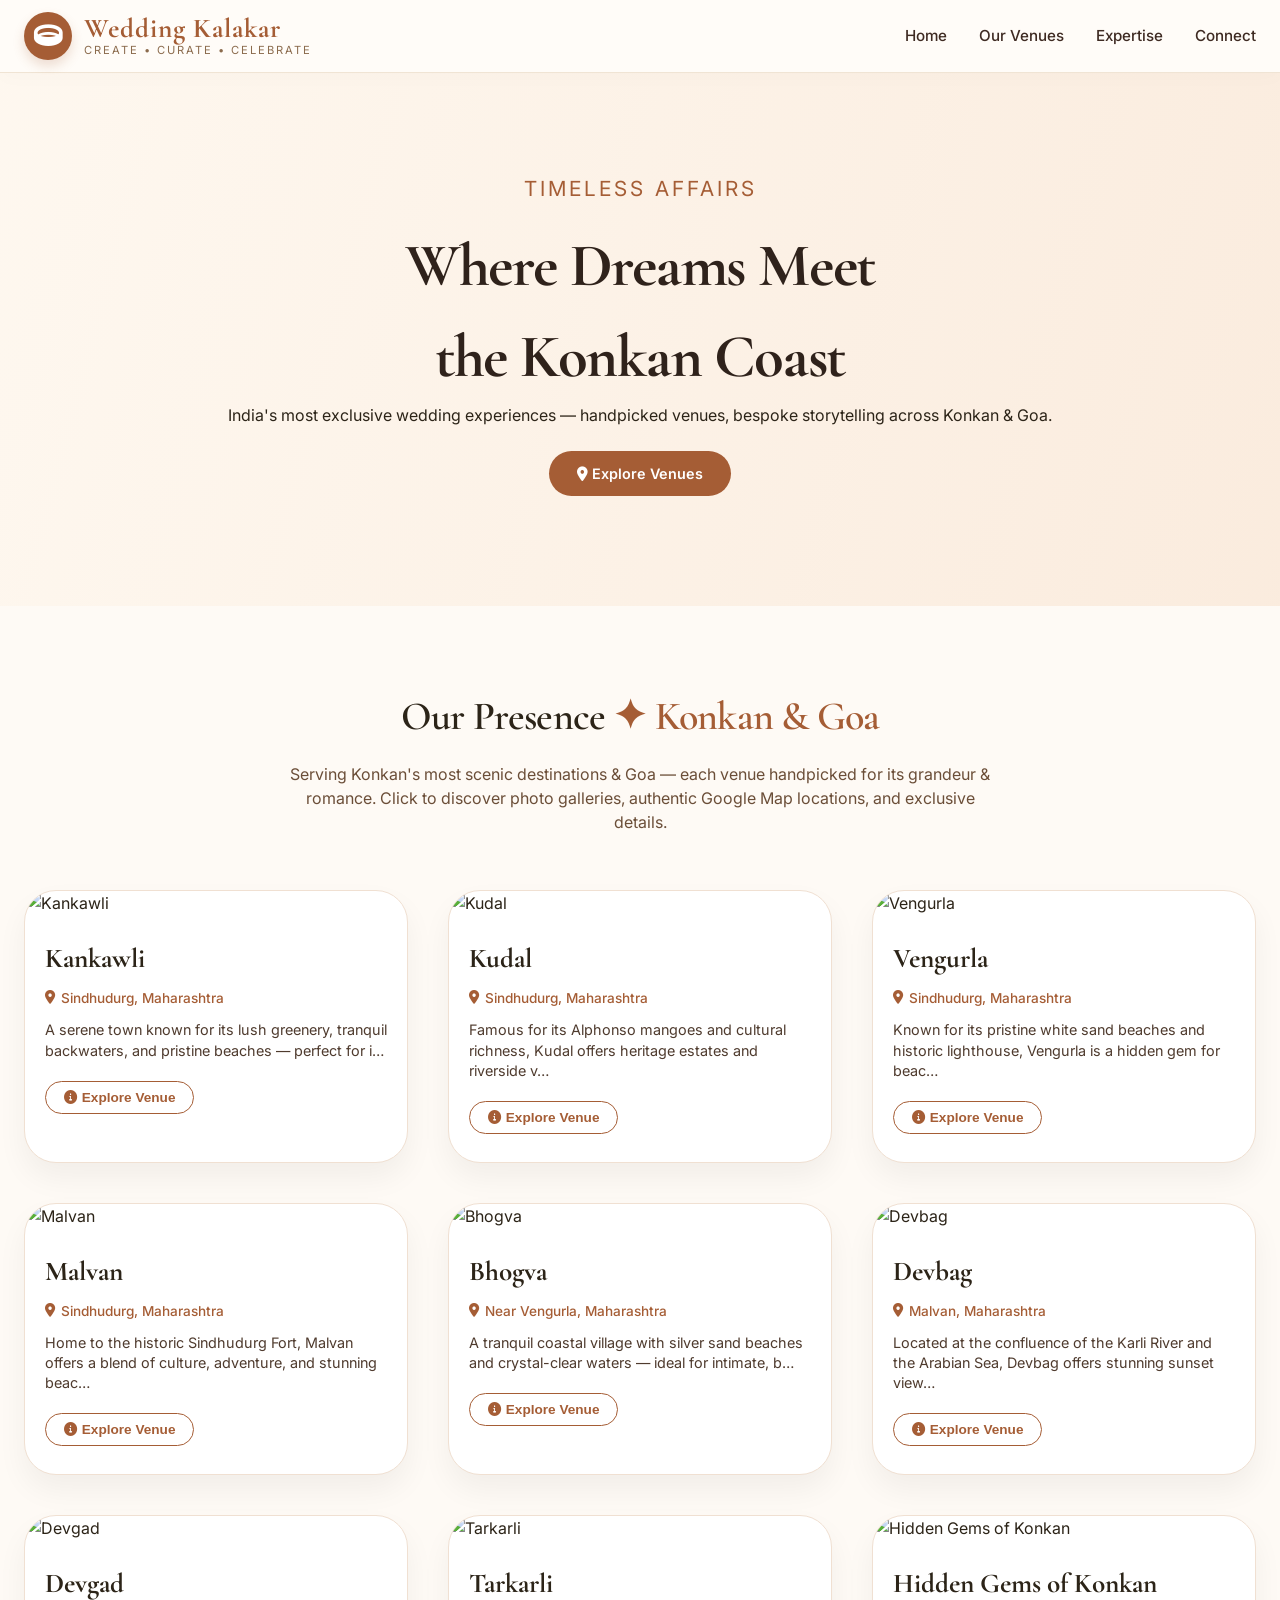
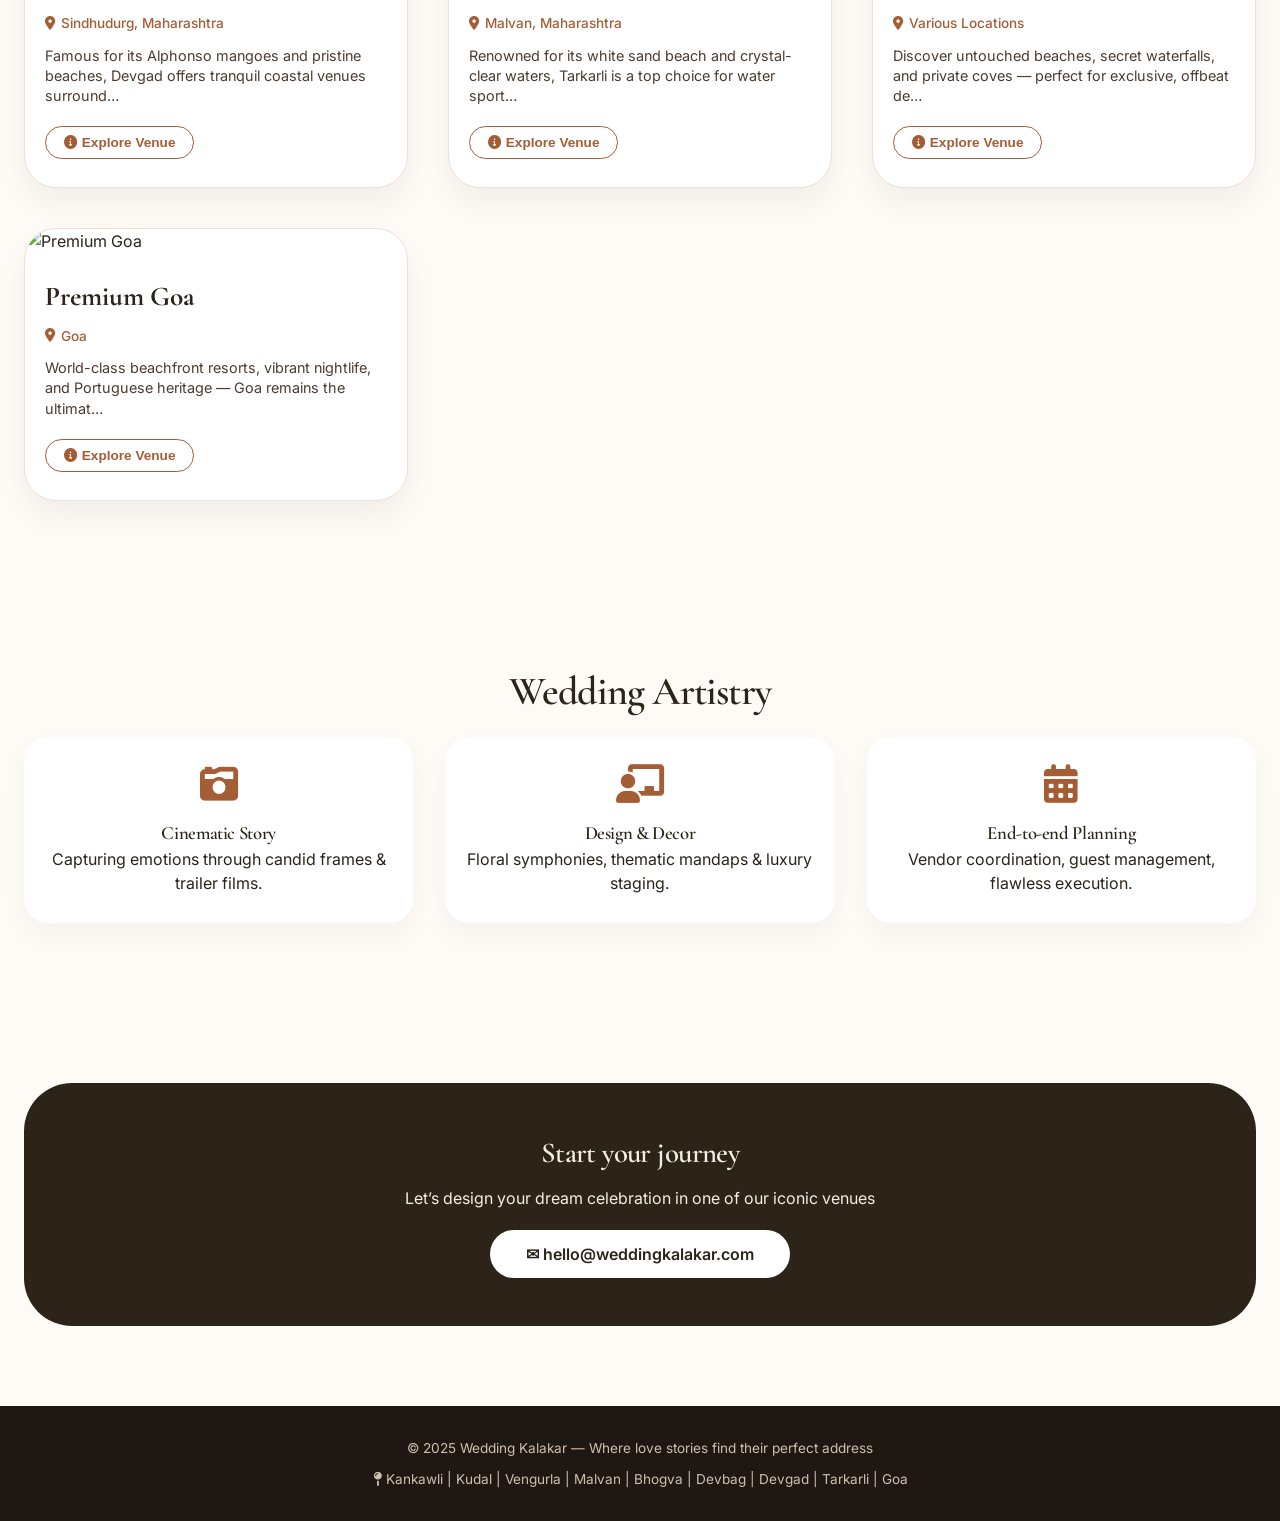
==== venues.html @ 2b2239f0 "added venues.html and change in index.html" ====
<!DOCTYPE html>
<html lang="en">
<head>
    <meta charset="UTF-8">
    <meta name="viewport" content="width=device-width, initial-scale=1.0, viewport-fit=cover">
    <title>Wedding Kalakar | Premier Wedding Planners in Konkan & Goa</title>
    <!-- Google Fonts + Font Awesome 6 -->
    <link href="https://fonts.googleapis.com/css2?family=Inter:opsz,wght@14..32,300;14..32,400;14..32,500;14..32,600;14..32,700&family=Cormorant+Garamond:wght@400;500;600;700&display=swap" rel="stylesheet">
    <link rel="stylesheet" href="https://cdnjs.cloudflare.com/ajax/libs/font-awesome/6.0.0-beta3/css/all.min.css">
    <style>
        /* ===== GLOBAL RESET ===== */
        * {
            margin: 0;
            padding: 0;
            box-sizing: border-box;
        }

        body {
            font-family: 'Inter', sans-serif;
            background-color: #fefaf5;
            color: #2c2418;
            line-height: 1.5;
            scroll-behavior: smooth;
        }

        h1, h2, h3, h4, .serif-heading {
            font-family: 'Cormorant Garamond', serif;
            font-weight: 600;
            letter-spacing: -0.02em;
        }

        .container {
            max-width: 1280px;
            margin: 0 auto;
            padding: 0 24px;
        }

        /* header / nav */
        .navbar {
            background: #fffcf8;
            box-shadow: 0 4px 20px rgba(0,0,0,0.02);
            position: sticky;
            top: 0;
            z-index: 100;
            backdrop-filter: blur(2px);
            border-bottom: 1px solid #f0e4d4;
        }
        .nav-container {
            display: flex;
            justify-content: space-between;
            align-items: center;
            padding: 12px 24px;
            max-width: 1400px;
            margin: 0 auto;
        }
        .logo-area {
            display: flex;
            align-items: center;
            gap: 12px;
        }
        .logo-icon {
            background: #a55d35;
            width: 48px;
            height: 48px;
            border-radius: 50%;
            display: flex;
            align-items: center;
            justify-content: center;
            color: white;
            font-size: 1.8rem;
            box-shadow: 0 6px 12px rgba(165,93,53,0.2);
        }
        .logo-text h1 {
            font-size: 1.7rem;
            font-weight: 700;
            color: #a55d35;
            letter-spacing: 1px;
            line-height: 1.2;
        }
        .logo-text p {
            font-size: 0.7rem;
            letter-spacing: 2px;
            color: #8b6b4d;
            margin-top: -4px;
        }
        .nav-links {
            display: flex;
            gap: 32px;
            align-items: center;
        }
        .nav-links a {
            text-decoration: none;
            font-weight: 500;
            color: #3e2a22;
            transition: 0.2s;
            font-size: 0.95rem;
        }
        .nav-links a:hover {
            color: #b87c4f;
        }
        .menu-btn {
            display: none;
            font-size: 1.6rem;
            cursor: pointer;
            color: #a55d35;
        }
        @media (max-width: 880px) {
            .nav-links {
                position: fixed;
                top: 75px;
                left: -100%;
                background: #fffcf8;
                width: 80%;
                height: calc(100vh - 75px);
                flex-direction: column;
                align-items: flex-start;
                padding: 40px 32px;
                gap: 28px;
                box-shadow: 5px 0 20px rgba(0,0,0,0.05);
                transition: 0.3s;
                border-right: 1px solid #f0e0d0;
                z-index: 99;
            }
            .nav-links.active {
                left: 0;
            }
            .menu-btn {
                display: block;
            }
        }

        /* buttons */
        .btn-primary {
            background: #a55d35;
            color: white;
            padding: 12px 28px;
            border-radius: 40px;
            text-decoration: none;
            font-weight: 600;
            display: inline-block;
            transition: 0.25s;
            border: none;
            cursor: pointer;
            font-size: 0.9rem;
        }
        .btn-primary:hover {
            background: #7e4627;
            transform: translateY(-2px);
        }
        .btn-outline {
            border: 1.5px solid #a55d35;
            background: transparent;
            color: #a55d35;
            padding: 10px 26px;
            border-radius: 40px;
            font-weight: 600;
            text-decoration: none;
            transition: 0.2s;
            display: inline-block;
        }
        .btn-outline:hover {
            background: #a55d35;
            color: white;
        }

        /* Hero */
        .hero {
            background: linear-gradient(105deg, rgba(254,247,239,0.92), rgba(250,234,220,0.92)), url('https://images.unsplash.com/photo-1519741497674-611481863552?ixlib=rb-4.0.3&auto=format&fit=crop&w=2070&q=80');
            background-size: cover;
            background-position: center 30%;
            padding: 100px 0 110px;
            text-align: center;
        }
        .hero h2 {
            font-size: 3.8rem;
            font-weight: 700;
            color: #2f221b;
        }
        .hero .tagline {
            font-size: 1.3rem;
            letter-spacing: 3px;
            color: #a55d35;
            margin-bottom: 16px;
        }
        section {
            padding: 80px 0;
        }
        .section-title {
            font-size: 2.5rem;
            text-align: center;
            margin-bottom: 16px;
            color: #2c2418;
        }
        .section-sub {
            text-align: center;
            max-width: 700px;
            margin: 0 auto 56px auto;
            color: #6b4e38;
        }

        /* VENUE CARDS (Our Presence Grid) */
        .venue-grid {
            display: grid;
            grid-template-columns: repeat(auto-fit, minmax(300px, 1fr));
            gap: 40px;
            margin-top: 20px;
        }
        .venue-card {
            background: white;
            border-radius: 32px;
            overflow: hidden;
            transition: all 0.35s ease;
            box-shadow: 0 15px 30px rgba(0,0,0,0.05);
            border: 1px solid #f0e0d2;
        }
        .venue-card:hover {
            transform: translateY(-8px);
            box-shadow: 0 25px 40px rgba(0,0,0,0.1);
        }
        .venue-img {
            height: 240px;
            width: 100%;
            object-fit: cover;
            transition: 0.4s;
        }
        .venue-card-content {
            padding: 24px 20px 28px;
        }
        .venue-name {
            font-size: 1.7rem;
            font-family: 'Cormorant Garamond', serif;
            font-weight: 700;
            color: #2c2418;
        }
        .venue-location {
            display: flex;
            align-items: center;
            gap: 6px;
            color: #a55d35;
            font-size: 0.85rem;
            margin: 8px 0 12px;
            font-weight: 500;
        }
        .venue-desc {
            font-size: 0.9rem;
            color: #4f3b2e;
            margin: 12px 0 20px;
            line-height: 1.4;
        }
        .btn-venue {
            background: transparent;
            border: 1.5px solid #a55d35;
            color: #a55d35;
            padding: 8px 18px;
            border-radius: 40px;
            font-weight: 600;
            cursor: pointer;
            transition: 0.2s;
            font-size: 0.85rem;
        }
        .btn-venue:hover {
            background: #a55d35;
            color: white;
        }

        /* MODAL STYLES */
        .modal-overlay {
            position: fixed;
            top: 0;
            left: 0;
            width: 100%;
            height: 100%;
            background-color: rgba(0,0,0,0.75);
            backdrop-filter: blur(6px);
            z-index: 1000;
            display: flex;
            align-items: center;
            justify-content: center;
            visibility: hidden;
            opacity: 0;
            transition: visibility 0.2s, opacity 0.2s;
        }
        .modal-overlay.active {
            visibility: visible;
            opacity: 1;
        }
        .modal-container {
            background: #fffdf9;
            max-width: 950px;
            width: 90%;
            max-height: 90vh;
            border-radius: 36px;
            overflow-y: auto;
            box-shadow: 0 30px 50px rgba(0,0,0,0.3);
            position: relative;
            padding: 24px 28px 32px;
            transform: scale(0.97);
            transition: transform 0.25s ease;
        }
        .modal-overlay.active .modal-container {
            transform: scale(1);
        }
        .modal-close {
            position: absolute;
            right: 24px;
            top: 20px;
            font-size: 28px;
            cursor: pointer;
            background: #f1e5da;
            width: 40px;
            height: 40px;
            border-radius: 50%;
            display: flex;
            align-items: center;
            justify-content: center;
            transition: 0.2s;
            color: #5c3e2b;
        }
        .modal-close:hover {
            background: #a55d35;
            color: white;
        }
        .modal-title {
            font-size: 2rem;
            font-family: 'Cormorant Garamond', serif;
            color: #a55d35;
            margin-bottom: 6px;
            padding-right: 40px;
        }
        .modal-address {
            display: flex;
            gap: 12px;
            align-items: center;
            color: #6b4e38;
            margin-bottom: 24px;
            font-size: 0.9rem;
            border-bottom: 2px solid #eeddce;
            padding-bottom: 12px;
        }
        .modal-gallery {
            display: grid;
            grid-template-columns: repeat(auto-fit, minmax(140px, 1fr));
            gap: 16px;
            margin-bottom: 28px;
        }
        .modal-gallery img {
            width: 100%;
            height: 170px;
            object-fit: cover;
            border-radius: 20px;
            box-shadow: 0 8px 16px rgba(0,0,0,0.05);
            transition: 0.2s;
            border: 1px solid #f2e2d4;
        }
        .map-wrapper {
            margin: 20px 0 12px;
            border-radius: 28px;
            overflow: hidden;
            border: 1px solid #eadbcb;
        }
        .map-wrapper iframe {
            width: 100%;
            height: 320px;
            border: 0;
            display: block;
        }
        .venue-highlight {
            background: #fff6ef;
            padding: 12px 18px;
            border-radius: 28px;
            font-size: 0.9rem;
            margin-top: 16px;
            display: flex;
            gap: 16px;
            flex-wrap: wrap;
        }
        .venue-highlight span {
            background: white;
            padding: 4px 14px;
            border-radius: 30px;
            color: #a55d35;
            font-weight: 500;
        }
        @media (max-width: 680px) {
            .modal-container { padding: 20px; }
            .modal-gallery img { height: 130px; }
            .map-wrapper iframe { height: 220px; }
            .modal-title { font-size: 1.6rem; }
        }

        /* other existing sections */
        .grid-3 {
            display: grid;
            grid-template-columns: repeat(auto-fit, minmax(260px, 1fr));
            gap: 32px;
        }
        .card {
            background: white;
            border-radius: 24px;
            padding: 28px 20px;
            box-shadow: 0 12px 28px rgba(0,0,0,0.04);
            transition: all 0.3s ease;
            text-align: center;
        }
        .expertise-icon {
            font-size: 2.4rem;
            color: #a55d35;
            margin-bottom: 16px;
        }
        .contact-row {
            background: #2c2418;
            color: #f7ede4;
            border-radius: 48px;
            padding: 48px 32px;
            text-align: center;
        }
        footer {
            background: #1e1712;
            color: #cfbfae;
            padding: 32px 0;
            text-align: center;
            font-size: 0.85rem;
        }
        @media (max-width: 700px) {
            .hero h2 { font-size: 2.3rem; }
            .section-title { font-size: 2rem; }
        }
        .highlight {
            color: #a55d35;
            font-weight: 600;
        }
    </style>
</head>
<body>

<nav class="navbar">
    <div class="nav-container">
        <div class="logo-area">
            <div class="logo-icon"><i class="fas fa-ring"></i></div>
            <div class="logo-text">
                <h1>Wedding Kalakar</h1>
                <p>CREATE • CURATE • CELEBRATE</p>
            </div>
        </div>
        <div class="menu-btn" id="menuToggle"><i class="fas fa-bars"></i></div>
        <div class="nav-links" id="navLinks">
            <a href="#home">Home</a>
            <a href="#presence">Our Venues</a>
            <a href="#services">Expertise</a>
            <a href="#contact">Connect</a>
        </div>
    </div>
</nav>

<main>
    <!-- Hero Section -->
    <section id="home" class="hero">
        <div class="container">
            <div class="tagline">TIMELESS AFFAIRS</div>
            <h2>Where Dreams Meet <br>the Konkan Coast</h2>
            <p>India's most exclusive wedding experiences — handpicked venues, bespoke storytelling across Konkan & Goa.</p>
            <a href="#presence" class="btn-primary" style="margin-top: 24px;"><i class="fas fa-location-dot"></i> Explore Venues</a>
        </div>
    </section>

    <!-- ========= OUR PRESENCE: CLICKABLE VENUES (Konkan & Goa) ========= -->
    <section id="presence">
        <div class="container">
            <h2 class="section-title">Our Presence <span class="highlight">✦ Konkan & Goa</span></h2>
            <p class="section-sub">Serving Konkan's most scenic destinations & Goa — each venue handpicked for its grandeur & romance. Click to discover photo galleries, authentic Google Map locations, and exclusive details.</p>
            <div class="venue-grid" id="venueGridContainer"></div>
        </div>
    </section>

    <!-- Expertise Section -->
    <section id="services">
        <div class="container">
            <h2 class="section-title">Wedding Artistry</h2>
            <div class="grid-3">
                <div class="card"><i class="fas fa-camera-retro expertise-icon"></i><h3>Cinematic Story</h3><p>Capturing emotions through candid frames & trailer films.</p></div>
                <div class="card"><i class="fas fa-chalkboard-user expertise-icon"></i><h3>Design & Decor</h3><p>Floral symphonies, thematic mandaps & luxury staging.</p></div>
                <div class="card"><i class="fas fa-calendar-alt expertise-icon"></i><h3>End-to-end Planning</h3><p>Vendor coordination, guest management, flawless execution.</p></div>
            </div>
        </div>
    </section>

    <!-- Connect Section -->
    <section id="contact">
        <div class="container">
            <div class="contact-row">
                <h3 style="font-size: 1.8rem; margin-bottom: 12px;">Start your journey</h3>
                <p style="margin-bottom: 20px;">Let’s design your dream celebration in one of our iconic venues</p>
                <a href="#" class="btn-outline" style="background: white; color:#2c2418; border:none; padding:12px 36px;">✉ hello@weddingkalakar.com</a>
            </div>
        </div>
    </section>
</main>

<footer>
    <div class="container">
        <p>© 2025 Wedding Kalakar — Where love stories find their perfect address</p>
        <p style="margin-top: 10px;"><i class="fas fa-map-pin"></i> Kankawli | Kudal | Vengurla | Malvan | Bhogva | Devbag | Devgad | Tarkarli | Goa</p>
    </div>
</footer>

<!-- MODAL STRUCTURE (dynamic content) -->
<div id="venueModal" class="modal-overlay">
    <div class="modal-container">
        <div class="modal-close" id="closeModalBtn"><i class="fas fa-times"></i></div>
        <div id="modalDynamicContent">
            <!-- filled via JS -->
        </div>
    </div>
</div>

<script>
    // ========= VENUES DATA (Konkan & Goa Locations) =========
    // Each venue includes: name, city/region, shortDesc, mainImage, galleryImages, mapQuery, highlight features
    const venuesData = [
        {
            id: 1,
            name: "Kankawli",
            city: "Sindhudurg, Maharashtra",
            shortDesc: "A serene town known for its lush greenery, tranquil backwaters, and pristine beaches — perfect for intimate coastal weddings.",
            mainImage: "https://images.unsplash.com/photo-1507525428034-b723cf961d3e?ixlib=rb-4.0.3&auto=format&fit=crop&w=800&q=80",
            gallery: [
                "https://images.unsplash.com/photo-1507525428034-b723cf961d3e?ixlib=rb-4.0.3&auto=format&fit=crop&w=800&q=80",
                "https://images.unsplash.com/photo-1506953829328-11c7f69f1e0c?ixlib=rb-4.0.3&auto=format&fit=crop&w=800&q=80",
                "https://images.unsplash.com/photo-1507525428034-b723cf961d3e?ixlib=rb-4.0.3&auto=format&fit=crop&w=800&q=80",
                "https://images.unsplash.com/photo-1519046904884-53103b34b206?ixlib=rb-4.0.3&auto=format&fit=crop&w=800&q=80"
            ],
            mapQuery: "Kankavli+Sindhudurg+Maharashtra",
            features: ["Scenic Backwaters", "Beachside Venues", "Mountain Views", "Authentic Malvani Cuisine"]
        },
        {
            id: 2,
            name: "Kudal",
            city: "Sindhudurg, Maharashtra",
            shortDesc: "Famous for its Alphonso mangoes and cultural richness, Kudal offers heritage estates and riverside venues.",
            mainImage: "https://images.unsplash.com/photo-1590523741831-ab7e2b8f3fec?ixlib=rb-4.0.3&auto=format&fit=crop&w=800&q=80",
            gallery: [
                "https://images.unsplash.com/photo-1590523741831-ab7e2b8f3fec?ixlib=rb-4.0.3&auto=format&fit=crop&w=800&q=80",
                "https://images.unsplash.com/photo-1501785888041-af3ef285b470?ixlib=rb-4.0.3&auto=format&fit=crop&w=800&q=80",
                "https://images.unsplash.com/photo-1476514525535-07fb3b4ae5f1?ixlib=rb-4.0.3&auto=format&fit=crop&w=800&q=80",
                "https://images.unsplash.com/photo-1507525428034-b723cf961d3e?ixlib=rb-4.0.3&auto=format&fit=crop&w=800&q=80"
            ],
            mapQuery: "Kudal+Sindhudurg+Maharashtra",
            features: ["Heritage Estates", "Mango Orchards", "Riverside Venues", "Cultural Richness"]
        },
        {
            id: 3,
            name: "Vengurla",
            city: "Sindhudurg, Maharashtra",
            shortDesc: "Known for its pristine white sand beaches and historic lighthouse, Vengurla is a hidden gem for beach weddings.",
            mainImage: "https://images.unsplash.com/photo-1507525428034-b723cf961d3e?ixlib=rb-4.0.3&auto=format&fit=crop&w=800&q=80",
            gallery: [
                "https://images.unsplash.com/photo-1507525428034-b723cf961d3e?ixlib=rb-4.0.3&auto=format&fit=crop&w=800&q=80",
                "https://images.unsplash.com/photo-1476514525535-07fb3b4ae5f1?ixlib=rb-4.0.3&auto=format&fit=crop&w=800&q=80",
                "https://images.unsplash.com/photo-1506953829328-11c7f69f1e0c?ixlib=rb-4.0.3&auto=format&fit=crop&w=800&q=80",
                "https://images.unsplash.com/photo-1519046904884-53103b34b206?ixlib=rb-4.0.3&auto=format&fit=crop&w=800&q=80"
            ],
            mapQuery: "Vengurla+Maharashtra",
            features: ["White Sand Beaches", "Historic Lighthouse", "Secluded Coves", "Water Sports"]
        },
        {
            id: 4,
            name: "Malvan",
            city: "Sindhudurg, Maharashtra",
            shortDesc: "Home to the historic Sindhudurg Fort, Malvan offers a blend of culture, adventure, and stunning beachfront resorts.",
            mainImage: "https://images.unsplash.com/photo-1519046904884-53103b34b206?ixlib=rb-4.0.3&auto=format&fit=crop&w=800&q=80",
            gallery: [
                "https://images.unsplash.com/photo-1519046904884-53103b34b206?ixlib=rb-4.0.3&auto=format&fit=crop&w=800&q=80",
                "https://images.unsplash.com/photo-1507525428034-b723cf961d3e?ixlib=rb-4.0.3&auto=format&fit=crop&w=800&q=80",
                "https://images.unsplash.com/photo-1476514525535-07fb3b4ae5f1?ixlib=rb-4.0.3&auto=format&fit=crop&w=800&q=80",
                "https://images.unsplash.com/photo-1506953829328-11c7f69f1e0c?ixlib=rb-4.0.3&auto=format&fit=crop&w=800&q=80"
            ],
            mapQuery: "Malvan+Maharashtra",
            features: ["Sindhudurg Fort", "Water Sports", "Beachfront Resorts", "Malvani Seafood"]
        },
        {
            id: 5,
            name: "Bhogva",
            city: "Near Vengurla, Maharashtra",
            shortDesc: "A tranquil coastal village with silver sand beaches and crystal-clear waters — ideal for intimate, barefoot ceremonies.",
            mainImage: "https://images.unsplash.com/photo-1506953829328-11c7f69f1e0c?ixlib=rb-4.0.3&auto=format&fit=crop&w=800&q=80",
            gallery: [
                "https://images.unsplash.com/photo-1506953829328-11c7f69f1e0c?ixlib=rb-4.0.3&auto=format&fit=crop&w=800&q=80",
                "https://images.unsplash.com/photo-1507525428034-b723cf961d3e?ixlib=rb-4.0.3&auto=format&fit=crop&w=800&q=80",
                "https://images.unsplash.com/photo-1476514525535-07fb3b4ae5f1?ixlib=rb-4.0.3&auto=format&fit=crop&w=800&q=80",
                "https://images.unsplash.com/photo-1519046904884-53103b34b206?ixlib=rb-4.0.3&auto=format&fit=crop&w=800&q=80"
            ],
            mapQuery: "Bhogwe+Beach+Vengurla",
            features: ["Silver Sand Beach", "Backwater Lagoon", "Cliff-top Views", "Intimate Setting"]
        },
        {
            id: 6,
            name: "Devbag",
            city: "Malvan, Maharashtra",
            shortDesc: "Located at the confluence of the Karli River and the Arabian Sea, Devbag offers stunning sunset views and water sports.",
            mainImage: "https://images.unsplash.com/photo-1476514525535-07fb3b4ae5f1?ixlib=rb-4.0.3&auto=format&fit=crop&w=800&q=80",
            gallery: [
                "https://images.unsplash.com/photo-1476514525535-07fb3b4ae5f1?ixlib=rb-4.0.3&auto=format&fit=crop&w=800&q=80",
                "https://images.unsplash.com/photo-1507525428034-b723cf961d3e?ixlib=rb-4.0.3&auto=format&fit=crop&w=800&q=80",
                "https://images.unsplash.com/photo-1506953829328-11c7f69f1e0c?ixlib=rb-4.0.3&auto=format&fit=crop&w=800&q=80",
                "https://images.unsplash.com/photo-1519046904884-53103b34b206?ixlib=rb-4.0.3&auto=format&fit=crop&w=800&q=80"
            ],
            mapQuery: "Devbag+Malvan+Maharashtra",
            features: ["River Confluence", "Sunset Views", "Water Sports", "Beachfront Resorts"]
        },
        {
            id: 7,
            name: "Devgad",
            city: "Sindhudurg, Maharashtra",
            shortDesc: "Famous for its Alphonso mangoes and pristine beaches, Devgad offers tranquil coastal venues surrounded by orchards.",
            mainImage: "https://images.unsplash.com/photo-1590523741831-ab7e2b8f3fec?ixlib=rb-4.0.3&auto=format&fit=crop&w=800&q=80",
            gallery: [
                "https://images.unsplash.com/photo-1590523741831-ab7e2b8f3fec?ixlib=rb-4.0.3&auto=format&fit=crop&w=800&q=80",
                "https://images.unsplash.com/photo-1507525428034-b723cf961d3e?ixlib=rb-4.0.3&auto=format&fit=crop&w=800&q=80",
                "https://images.unsplash.com/photo-1506953829328-11c7f69f1e0c?ixlib=rb-4.0.3&auto=format&fit=crop&w=800&q=80",
                "https://images.unsplash.com/photo-1519046904884-53103b34b206?ixlib=rb-4.0.3&auto=format&fit=crop&w=800&q=80"
            ],
            mapQuery: "Devgad+Sindhudurg+Maharashtra",
            features: ["Mango Orchards", "Pristine Beaches", "Coastal Tranquility", "Temple Visits"]
        },
        {
            id: 8,
            name: "Tarkarli",
            city: "Malvan, Maharashtra",
            shortDesc: "Renowned for its white sand beach and crystal-clear waters, Tarkarli is a top choice for water sports and beach weddings.",
            mainImage: "https://images.unsplash.com/photo-1519046904884-53103b34b206?ixlib=rb-4.0.3&auto=format&fit=crop&w=800&q=80",
            gallery: [
                "https://images.unsplash.com/photo-1519046904884-53103b34b206?ixlib=rb-4.0.3&auto=format&fit=crop&w=800&q=80",
                "https://images.unsplash.com/photo-1507525428034-b723cf961d3e?ixlib=rb-4.0.3&auto=format&fit=crop&w=800&q=80",
                "https://images.unsplash.com/photo-1476514525535-07fb3b4ae5f1?ixlib=rb-4.0.3&auto=format&fit=crop&w=800&q=80",
                "https://images.unsplash.com/photo-1506953829328-11c7f69f1e0c?ixlib=rb-4.0.3&auto=format&fit=crop&w=800&q=80"
            ],
            mapQuery: "Tarkarli+Malvan+Maharashtra",
            features: ["White Sand Beach", "Scuba Diving", "Water Sports", "Houseboat Stays"]
        },
        {
            id: 9,
            name: "Hidden Gems of Konkan",
            city: "Various Locations",
            shortDesc: "Discover untouched beaches, secret waterfalls, and private coves — perfect for exclusive, offbeat destination weddings.",
            mainImage: "https://images.unsplash.com/photo-1506953829328-11c7f69f1e0c?ixlib=rb-4.0.3&auto=format&fit=crop&w=800&q=80",
            gallery: [
                "https://images.unsplash.com/photo-1506953829328-11c7f69f1e0c?ixlib=rb-4.0.3&auto=format&fit=crop&w=800&q=80",
                "https://images.unsplash.com/photo-1507525428034-b723cf961d3e?ixlib=rb-4.0.3&auto=format&fit=crop&w=800&q=80",
                "https://images.unsplash.com/photo-1476514525535-07fb3b4ae5f1?ixlib=rb-4.0.3&auto=format&fit=crop&w=800&q=80",
                "https://images.unsplash.com/photo-1519046904884-53103b34b206?ixlib=rb-4.0.3&auto=format&fit=crop&w=800&q=80"
            ],
            mapQuery: "Konkan+Maharashtra",
            features: ["Secret Beaches", "Private Coves", "Waterfalls", "Exclusive Experiences"]
        },
        {
            id: 10,
            name: "Premium Goa",
            city: "Goa",
            shortDesc: "World-class beachfront resorts, vibrant nightlife, and Portuguese heritage — Goa remains the ultimate wedding destination.",
            mainImage: "https://images.unsplash.com/photo-1519046904884-53103b34b206?ixlib=rb-4.0.3&auto=format&fit=crop&w=800&q=80",
            gallery: [
                "https://images.unsplash.com/photo-1519046904884-53103b34b206?ixlib=rb-4.0.3&auto=format&fit=crop&w=800&q=80",
                "https://images.unsplash.com/photo-1507525428034-b723cf961d3e?ixlib=rb-4.0.3&auto=format&fit=crop&w=800&q=80",
                "https://images.unsplash.com/photo-1476514525535-07fb3b4ae5f1?ixlib=rb-4.0.3&auto=format&fit=crop&w=800&q=80",
                "https://images.unsplash.com/photo-1506953829328-11c7f69f1e0c?ixlib=rb-4.0.3&auto=format&fit=crop&w=800&q=80"
            ],
            mapQuery: "Goa",
            features: ["Beachfront Resorts", "Luxury Villas", "Portuguese Heritage", "Vibrant Nightlife"]
        }
    ];

    // Render venue cards dynamically
    function renderVenues() {
        const grid = document.getElementById('venueGridContainer');
        if (!grid) return;
        grid.innerHTML = '';
        venuesData.forEach(venue => {
            const card = document.createElement('div');
            card.className = 'venue-card';
            card.innerHTML = `
                <img class="venue-img" src="${venue.mainImage}" alt="${venue.name}" loading="lazy">
                <div class="venue-card-content">
                    <div class="venue-name">${venue.name}</div>
                    <div class="venue-location"><i class="fas fa-map-marker-alt"></i> ${venue.city}</div>
                    <div class="venue-desc">${venue.shortDesc.substring(0, 100)}${venue.shortDesc.length > 100 ? '…' : ''}</div>
                    <button class="btn-venue" data-id="${venue.id}"><i class="fas fa-info-circle"></i> Explore Venue</button>
                </div>
            `;
            grid.appendChild(card);
        });

        // attach event listeners to all venue buttons
        document.querySelectorAll('.btn-venue').forEach(btn => {
            btn.addEventListener('click', (e) => {
                const id = parseInt(btn.getAttribute('data-id'));
                const venue = venuesData.find(v => v.id === id);
                if (venue) openVenueModal(venue);
            });
        });
    }

    // Function to open modal with venue details (Google Map embed + gallery + info)
    function openVenueModal(venue) {
        const modalOverlay = document.getElementById('venueModal');
        const modalContentDiv = document.getElementById('modalDynamicContent');
        if (!modalOverlay || !modalContentDiv) return;

        // Build google maps embed URL
        const mapEmbedUrl = `https://maps.google.com/maps?q=${encodeURIComponent(venue.mapQuery)}&z=12&output=embed`;
        
        // generate gallery images html
        let galleryHtml = '';
        venue.gallery.forEach(imgUrl => {
            galleryHtml += `<img src="${imgUrl}" alt="${venue.name} view" loading="lazy">`;
        });
        
        // generate feature pills
        let featuresHtml = '';
        venue.features.forEach(f => {
            featuresHtml += `<span><i class="fas fa-check-circle"></i> ${f}</span>`;
        });

        const modalHtml = `
            <div style="margin-bottom: 8px;">
                <h3 class="modal-title">${venue.name}</h3>
                <div class="modal-address">
                    <i class="fas fa-location-dot" style="color:#a55d35;"></i> ${venue.city}
                    <span style="margin-left: auto; font-size: 0.75rem;"><i class="fas fa-umbrella-beach"></i> Coastal Wedding</span>
                </div>
            </div>
            <div class="modal-gallery">
                ${galleryHtml}
            </div>
            <div class="map-wrapper">
                <iframe src="${mapEmbedUrl}" title="Google Map location of ${venue.name}" loading="lazy" allowfullscreen=""></iframe>
            </div>
            <div class="venue-highlight">
                ${featuresHtml}
            </div>
            <div style="margin-top: 20px; background:#fef5ed; padding:16px; border-radius: 24px;">
                <p style="font-weight:500;"><i class="fas fa-quote-left"></i> Experience curated weddings at ${venue.name} — expert decor, catering, and coordination by Wedding Kalakar.</p>
                <p style="margin-top: 12px;"><a href="#" class="btn-outline" style="font-size:0.8rem; padding:6px 18px;" id="inquiryFake"><i class="fas fa-heart"></i> Plan your event here</a></p>
            </div>
        `;
        modalContentDiv.innerHTML = modalHtml;
        modalOverlay.classList.add('active');
        document.body.style.overflow = 'hidden';

        // Inquiry button demo
        const fakeInquiry = document.getElementById('inquiryFake');
        if (fakeInquiry) {
            fakeInquiry.addEventListener('click', (e) => {
                e.preventDefault();
                alert(`✨ Thank you for your interest in ${venue.name}! Our team will reach out with custom packages.`);
            });
        }
    }

    // Close modal logic
    function closeModal() {
        const modalOverlay = document.getElementById('venueModal');
        if (modalOverlay) {
            modalOverlay.classList.remove('active');
            document.body.style.overflow = '';
        }
    }

    // event listeners for modal close
    document.addEventListener('DOMContentLoaded', () => {
        renderVenues();
        const modalOverlay = document.getElementById('venueModal');
        const closeBtn = document.getElementById('closeModalBtn');
        if (closeBtn) closeBtn.addEventListener('click', closeModal);
        if (modalOverlay) {
            modalOverlay.addEventListener('click', (e) => {
                if (e.target === modalOverlay) closeModal();
            });
        }
        // escape key closes modal
        document.addEventListener('keydown', (e) => {
            if (e.key === 'Escape' && modalOverlay && modalOverlay.classList.contains('active')) {
                closeModal();
            }
        });
    });

    // ========= MOBILE MENU & SMOOTH SCROLL =========
    const menuBtn = document.getElementById('menuToggle');
    const navLinks = document.getElementById('navLinks');
    if (menuBtn && navLinks) {
        menuBtn.addEventListener('click', () => {
            navLinks.classList.toggle('active');
        });
        document.querySelectorAll('.nav-links a').forEach(link => {
            link.addEventListener('click', () => {
                navLinks.classList.remove('active');
            });
        });
    }
    // smooth scroll for anchor links
    document.querySelectorAll('a[href^="#"]').forEach(anchor => {
        anchor.addEventListener('click', function(e) {
            const targetId = this.getAttribute('href');
            if (targetId === "#" || targetId === "") return;
            const targetElement = document.querySelector(targetId);
            if (targetElement) {
                e.preventDefault();
                targetElement.scrollIntoView({ behavior: 'smooth' });
            }
        });
    });
</script>
</body>
</html>
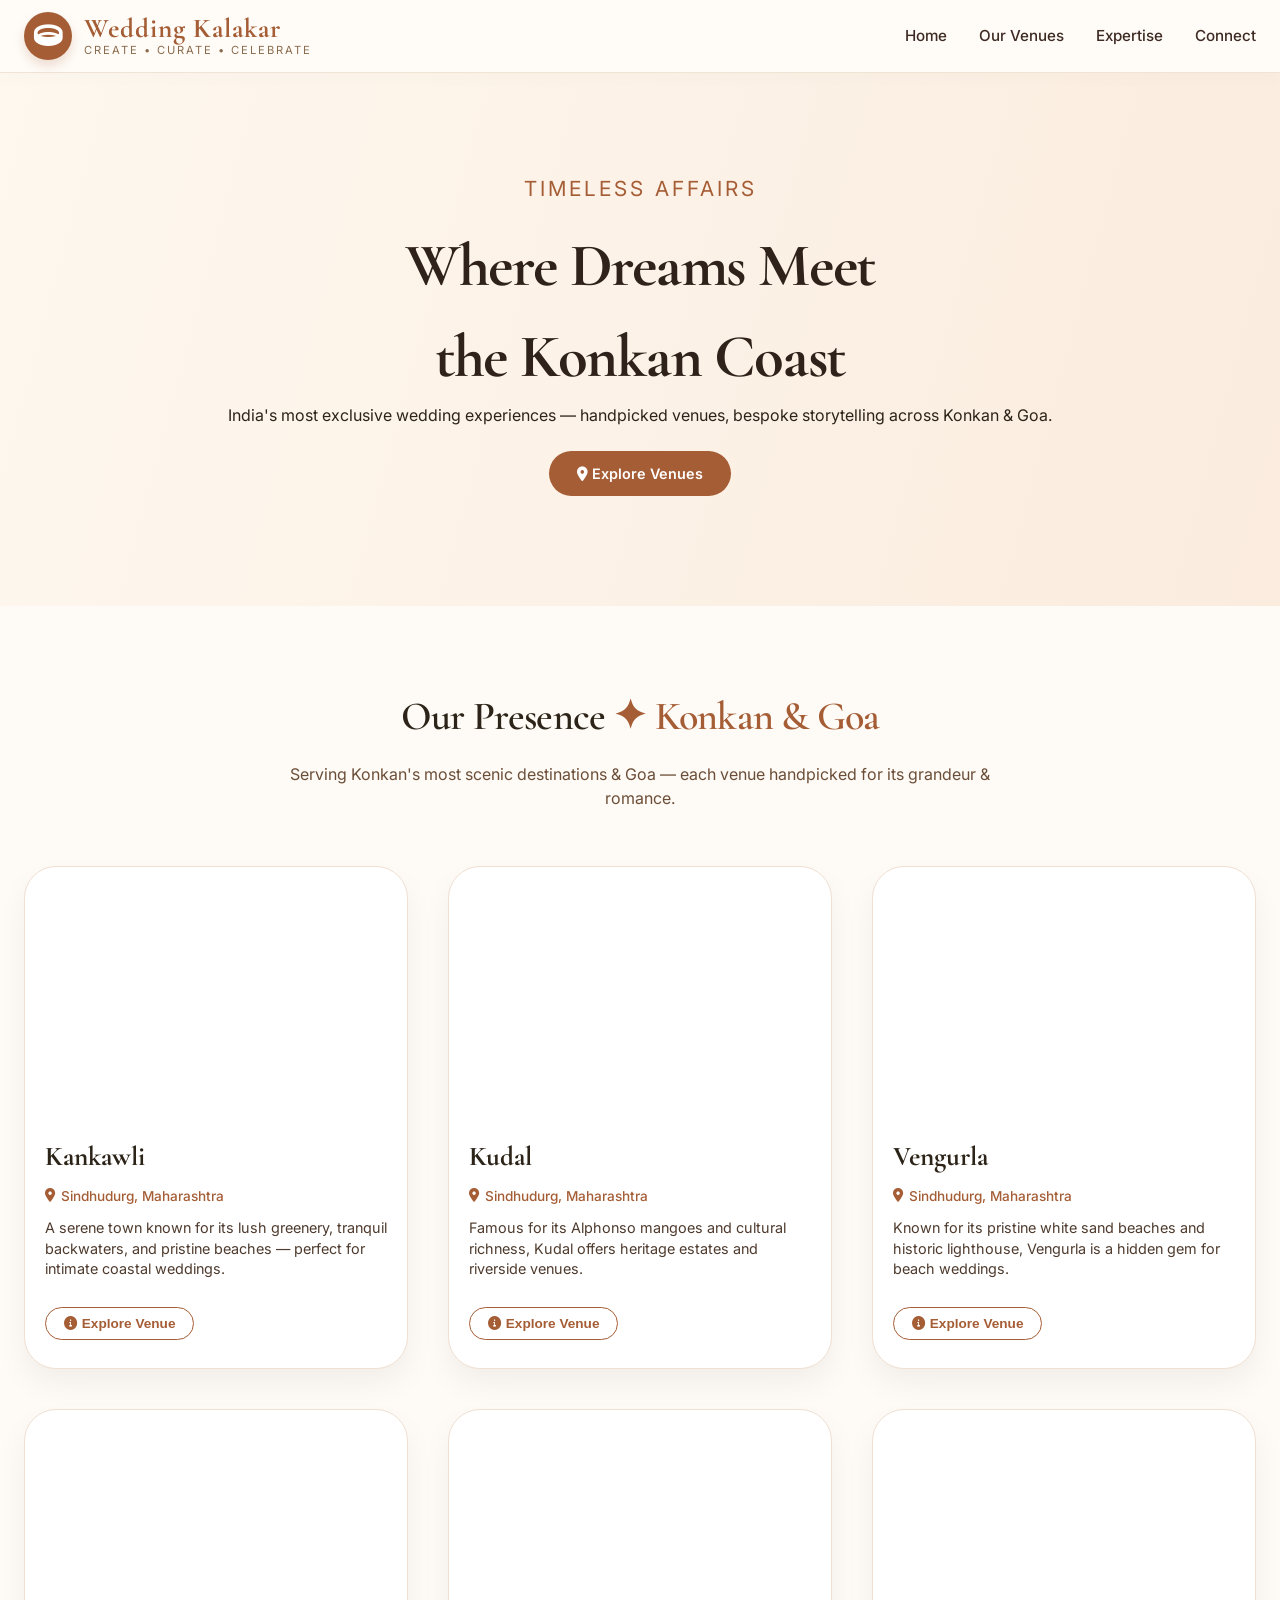
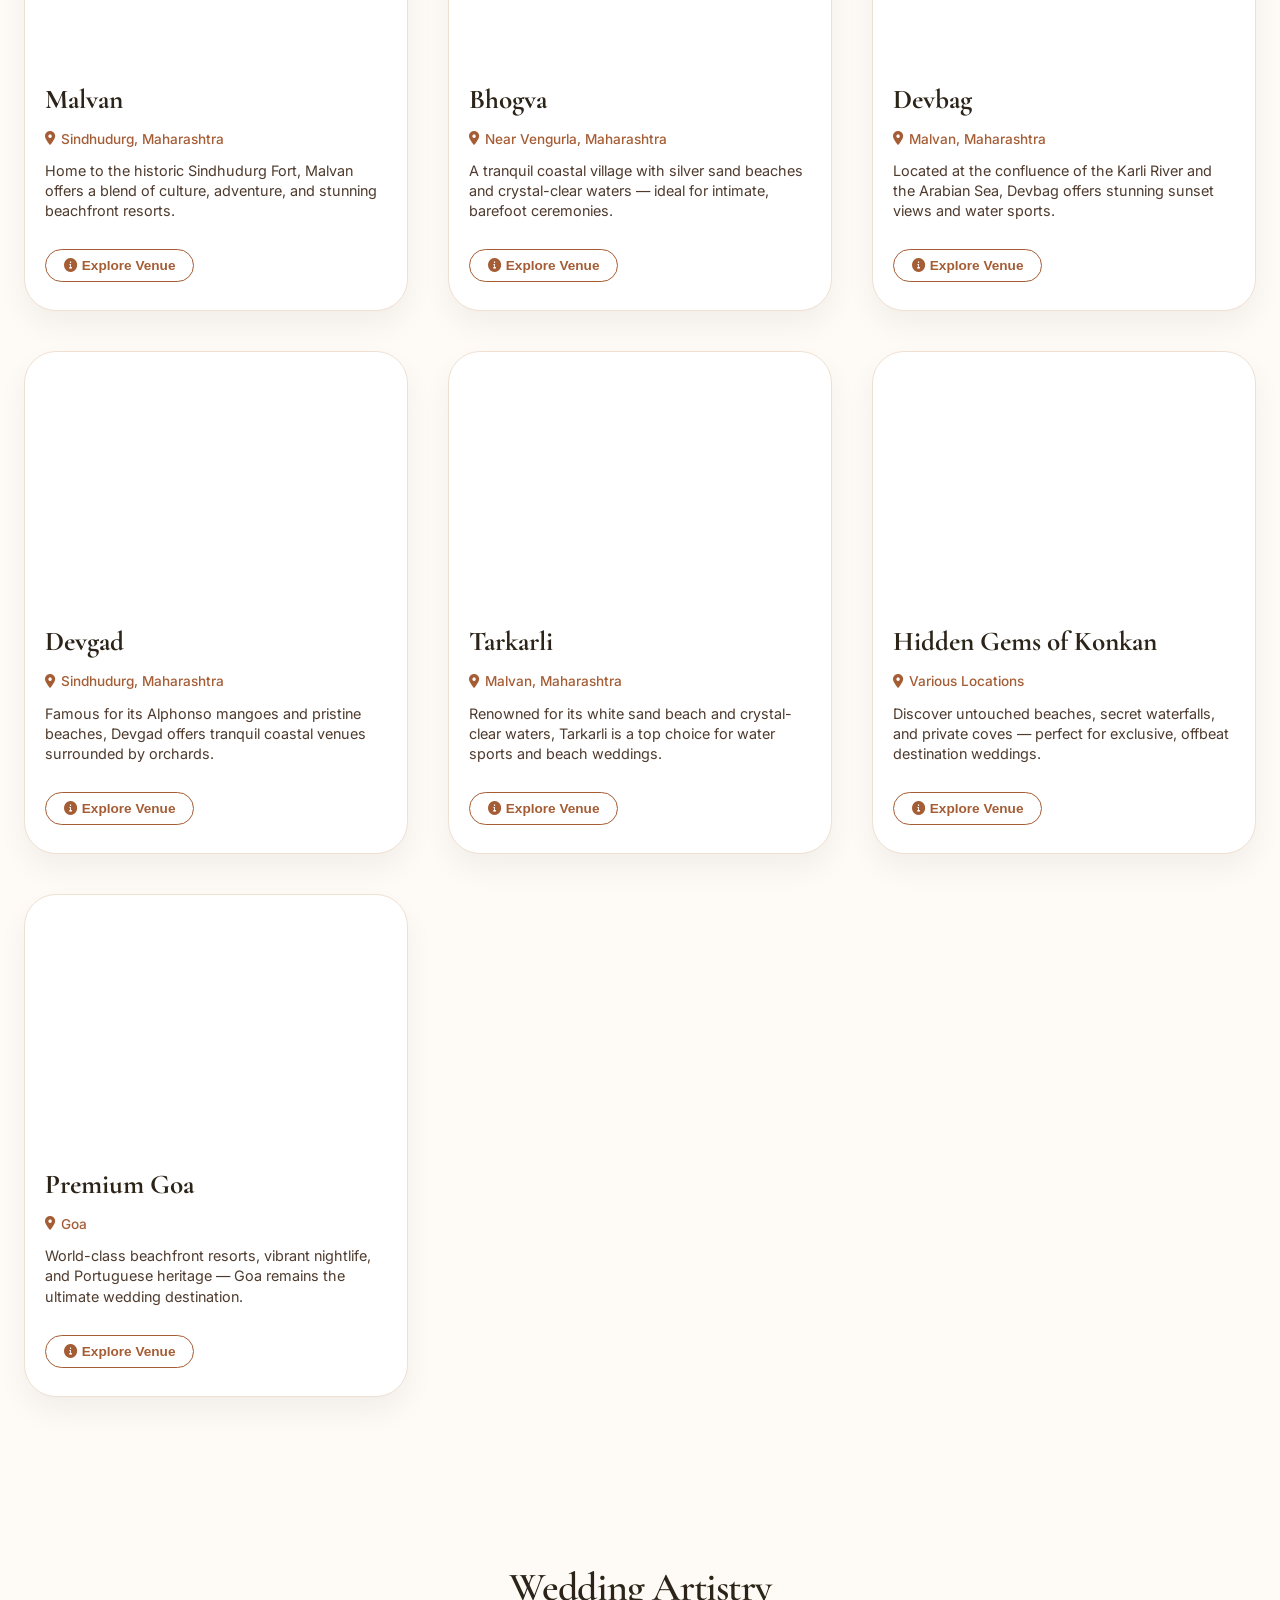
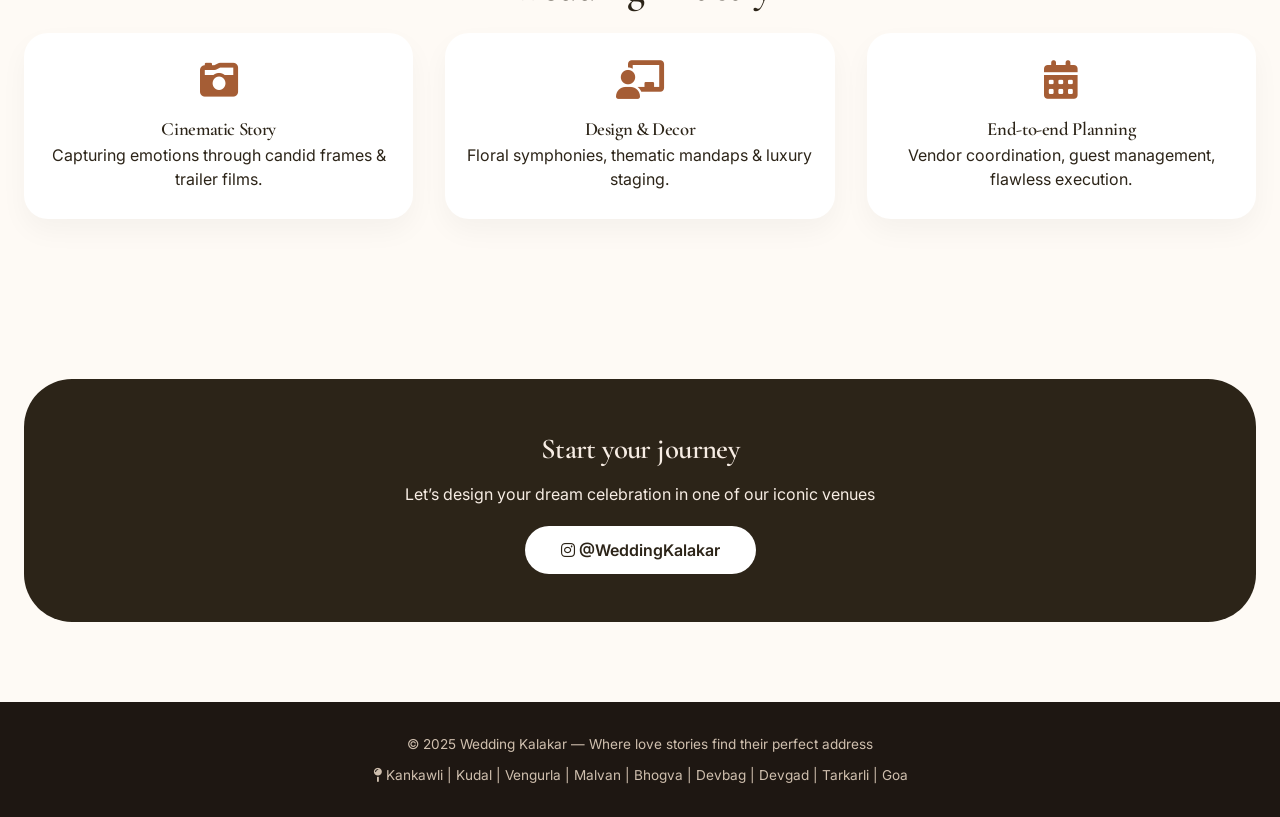
==== commit 42d0b479: "made changes in venues.html and add file systems for images" ====
--- a/venues.html
+++ b/venues.html
@@ -8,7 +8,6 @@
     <link href="https://fonts.googleapis.com/css2?family=Inter:opsz,wght@14..32,300;14..32,400;14..32,500;14..32,600;14..32,700&family=Cormorant+Garamond:wght@400;500;600;700&display=swap" rel="stylesheet">
     <link rel="stylesheet" href="https://cdnjs.cloudflare.com/ajax/libs/font-awesome/6.0.0-beta3/css/all.min.css">
     <style>
-        /* ===== GLOBAL RESET ===== */
         * {
             margin: 0;
             padding: 0;
@@ -198,7 +197,7 @@
             color: #6b4e38;
         }
 
-        /* VENUE CARDS (Our Presence Grid) */
+        /* Venue Cards */
         .venue-grid {
             display: grid;
             grid-template-columns: repeat(auto-fit, minmax(300px, 1fr));
@@ -257,13 +256,14 @@
             cursor: pointer;
             transition: 0.2s;
             font-size: 0.85rem;
+            margin-top: 8px;
         }
         .btn-venue:hover {
             background: #a55d35;
             color: white;
         }
 
-        /* MODAL STYLES */
+        /* Modal Styles */
         .modal-overlay {
             position: fixed;
             top: 0;
@@ -388,7 +388,7 @@
             .modal-title { font-size: 1.6rem; }
         }
 
-        /* other existing sections */
+        /* Other sections */
         .grid-3 {
             display: grid;
             grid-template-columns: repeat(auto-fit, minmax(260px, 1fr));
@@ -453,7 +453,6 @@
 </nav>
 
 <main>
-    <!-- Hero Section -->
     <section id="home" class="hero">
         <div class="container">
             <div class="tagline">TIMELESS AFFAIRS</div>
@@ -463,16 +462,14 @@
         </div>
     </section>
 
-    <!-- ========= OUR PRESENCE: CLICKABLE VENUES (Konkan & Goa) ========= -->
     <section id="presence">
         <div class="container">
             <h2 class="section-title">Our Presence <span class="highlight">✦ Konkan & Goa</span></h2>
-            <p class="section-sub">Serving Konkan's most scenic destinations & Goa — each venue handpicked for its grandeur & romance. Click to discover photo galleries, authentic Google Map locations, and exclusive details.</p>
+            <p class="section-sub">Serving Konkan's most scenic destinations & Goa — each venue handpicked for its grandeur & romance.</p>
             <div class="venue-grid" id="venueGridContainer"></div>
         </div>
     </section>
 
-    <!-- Expertise Section -->
     <section id="services">
         <div class="container">
             <h2 class="section-title">Wedding Artistry</h2>
@@ -484,14 +481,12 @@
         </div>
     </section>
 
-    <!-- Connect Section -->
     <section id="contact">
         <div class="container">
             <div class="contact-row">
                 <h3 style="font-size: 1.8rem; margin-bottom: 12px;">Start your journey</h3>
                 <p style="margin-bottom: 20px;">Let’s design your dream celebration in one of our iconic venues</p>
-                <a href="#" class="btn-outline" style="background: white; color:#2c2418; border:none; padding:12px 36px;">✉ hello@weddingkalakar.com</a>
-            </div>
+               <a href="index.html" class="btn-outline" style="background: white; color:#2c2418; border:none; padding:12px 36px;"><i class="fab fa-instagram"></i> @WeddingKalakar</a>           </div>
         </div>
     </section>
 </main>
@@ -503,222 +498,211 @@
     </div>
 </footer>
 
-<!-- MODAL STRUCTURE (dynamic content) -->
+<!-- Modal Structure -->
 <div id="venueModal" class="modal-overlay">
     <div class="modal-container">
         <div class="modal-close" id="closeModalBtn"><i class="fas fa-times"></i></div>
-        <div id="modalDynamicContent">
-            <!-- filled via JS -->
-        </div>
+        <div id="modalDynamicContent"></div>
     </div>
 </div>
 
 <script>
-    // ========= VENUES DATA (Konkan & Goa Locations) =========
-    // Each venue includes: name, city/region, shortDesc, mainImage, galleryImages, mapQuery, highlight features
+    // ========= VENUES DATA WITH LOCAL IMAGE PATHS (multiple images per city) =========
+    // Each venue has:
+    // - name, city, shortDesc, mapQuery, features
+    // - images: array of paths like "images/cityname/1.jpg", "images/cityname/2.jpg", etc.
+    // - mainImage: first image used as card thumbnail
     const venuesData = [
         {
-            id: 1,
             name: "Kankawli",
             city: "Sindhudurg, Maharashtra",
             shortDesc: "A serene town known for its lush greenery, tranquil backwaters, and pristine beaches — perfect for intimate coastal weddings.",
-            mainImage: "https://images.unsplash.com/photo-1507525428034-b723cf961d3e?ixlib=rb-4.0.3&auto=format&fit=crop&w=800&q=80",
-            gallery: [
-                "https://images.unsplash.com/photo-1507525428034-b723cf961d3e?ixlib=rb-4.0.3&auto=format&fit=crop&w=800&q=80",
-                "https://images.unsplash.com/photo-1506953829328-11c7f69f1e0c?ixlib=rb-4.0.3&auto=format&fit=crop&w=800&q=80",
-                "https://images.unsplash.com/photo-1507525428034-b723cf961d3e?ixlib=rb-4.0.3&auto=format&fit=crop&w=800&q=80",
-                "https://images.unsplash.com/photo-1519046904884-53103b34b206?ixlib=rb-4.0.3&auto=format&fit=crop&w=800&q=80"
-            ],
             mapQuery: "Kankavli+Sindhudurg+Maharashtra",
-            features: ["Scenic Backwaters", "Beachside Venues", "Mountain Views", "Authentic Malvani Cuisine"]
-        },
-        {
-            id: 2,
+            features: ["Scenic Backwaters", "Beachside Venues", "Mountain Views", "Authentic Malvani Cuisine"],
+            images: [
+                "images/kankawli/1.jpg",
+                "images/kankawli/2.jpg",
+                "images/kankawli/3.jpg",
+                "images/kankawli/4.jpg"
+            ]
+        },
+        {
             name: "Kudal",
             city: "Sindhudurg, Maharashtra",
             shortDesc: "Famous for its Alphonso mangoes and cultural richness, Kudal offers heritage estates and riverside venues.",
-            mainImage: "https://images.unsplash.com/photo-1590523741831-ab7e2b8f3fec?ixlib=rb-4.0.3&auto=format&fit=crop&w=800&q=80",
-            gallery: [
-                "https://images.unsplash.com/photo-1590523741831-ab7e2b8f3fec?ixlib=rb-4.0.3&auto=format&fit=crop&w=800&q=80",
-                "https://images.unsplash.com/photo-1501785888041-af3ef285b470?ixlib=rb-4.0.3&auto=format&fit=crop&w=800&q=80",
-                "https://images.unsplash.com/photo-1476514525535-07fb3b4ae5f1?ixlib=rb-4.0.3&auto=format&fit=crop&w=800&q=80",
-                "https://images.unsplash.com/photo-1507525428034-b723cf961d3e?ixlib=rb-4.0.3&auto=format&fit=crop&w=800&q=80"
-            ],
             mapQuery: "Kudal+Sindhudurg+Maharashtra",
-            features: ["Heritage Estates", "Mango Orchards", "Riverside Venues", "Cultural Richness"]
-        },
-        {
-            id: 3,
+            features: ["Heritage Estates", "Mango Orchards", "Riverside Venues", "Cultural Richness"],
+            images: [
+                "images/kudal/1.jpg",
+                "images/kudal/2.jpg",
+                "images/kudal/3.jpg",
+                "images/kudal/4.jpg"
+            ]
+        },
+        {
             name: "Vengurla",
             city: "Sindhudurg, Maharashtra",
             shortDesc: "Known for its pristine white sand beaches and historic lighthouse, Vengurla is a hidden gem for beach weddings.",
-            mainImage: "https://images.unsplash.com/photo-1507525428034-b723cf961d3e?ixlib=rb-4.0.3&auto=format&fit=crop&w=800&q=80",
-            gallery: [
-                "https://images.unsplash.com/photo-1507525428034-b723cf961d3e?ixlib=rb-4.0.3&auto=format&fit=crop&w=800&q=80",
-                "https://images.unsplash.com/photo-1476514525535-07fb3b4ae5f1?ixlib=rb-4.0.3&auto=format&fit=crop&w=800&q=80",
-                "https://images.unsplash.com/photo-1506953829328-11c7f69f1e0c?ixlib=rb-4.0.3&auto=format&fit=crop&w=800&q=80",
-                "https://images.unsplash.com/photo-1519046904884-53103b34b206?ixlib=rb-4.0.3&auto=format&fit=crop&w=800&q=80"
-            ],
             mapQuery: "Vengurla+Maharashtra",
-            features: ["White Sand Beaches", "Historic Lighthouse", "Secluded Coves", "Water Sports"]
-        },
-        {
-            id: 4,
+            features: ["White Sand Beaches", "Historic Lighthouse", "Secluded Coves", "Water Sports"],
+            images: [
+                "images/vengurla/1.jpg",
+                "images/vengurla/2.jpg",
+                "images/vengurla/3.jpg",
+                "images/vengurla/4.jpg"
+            ]
+        },
+        {
             name: "Malvan",
             city: "Sindhudurg, Maharashtra",
             shortDesc: "Home to the historic Sindhudurg Fort, Malvan offers a blend of culture, adventure, and stunning beachfront resorts.",
-            mainImage: "https://images.unsplash.com/photo-1519046904884-53103b34b206?ixlib=rb-4.0.3&auto=format&fit=crop&w=800&q=80",
-            gallery: [
-                "https://images.unsplash.com/photo-1519046904884-53103b34b206?ixlib=rb-4.0.3&auto=format&fit=crop&w=800&q=80",
-                "https://images.unsplash.com/photo-1507525428034-b723cf961d3e?ixlib=rb-4.0.3&auto=format&fit=crop&w=800&q=80",
-                "https://images.unsplash.com/photo-1476514525535-07fb3b4ae5f1?ixlib=rb-4.0.3&auto=format&fit=crop&w=800&q=80",
-                "https://images.unsplash.com/photo-1506953829328-11c7f69f1e0c?ixlib=rb-4.0.3&auto=format&fit=crop&w=800&q=80"
-            ],
             mapQuery: "Malvan+Maharashtra",
-            features: ["Sindhudurg Fort", "Water Sports", "Beachfront Resorts", "Malvani Seafood"]
-        },
-        {
-            id: 5,
+            features: ["Sindhudurg Fort", "Water Sports", "Beachfront Resorts", "Malvani Seafood"],
+            images: [
+                "images/malvan/1.jpg",
+                "images/malvan/2.jpg",
+                "images/malvan/3.jpg",
+                "images/malvan/4.jpg"
+            ]
+        },
+        {
             name: "Bhogva",
             city: "Near Vengurla, Maharashtra",
             shortDesc: "A tranquil coastal village with silver sand beaches and crystal-clear waters — ideal for intimate, barefoot ceremonies.",
-            mainImage: "https://images.unsplash.com/photo-1506953829328-11c7f69f1e0c?ixlib=rb-4.0.3&auto=format&fit=crop&w=800&q=80",
-            gallery: [
-                "https://images.unsplash.com/photo-1506953829328-11c7f69f1e0c?ixlib=rb-4.0.3&auto=format&fit=crop&w=800&q=80",
-                "https://images.unsplash.com/photo-1507525428034-b723cf961d3e?ixlib=rb-4.0.3&auto=format&fit=crop&w=800&q=80",
-                "https://images.unsplash.com/photo-1476514525535-07fb3b4ae5f1?ixlib=rb-4.0.3&auto=format&fit=crop&w=800&q=80",
-                "https://images.unsplash.com/photo-1519046904884-53103b34b206?ixlib=rb-4.0.3&auto=format&fit=crop&w=800&q=80"
-            ],
             mapQuery: "Bhogwe+Beach+Vengurla",
-            features: ["Silver Sand Beach", "Backwater Lagoon", "Cliff-top Views", "Intimate Setting"]
-        },
-        {
-            id: 6,
+            features: ["Silver Sand Beach", "Backwater Lagoon", "Cliff-top Views", "Intimate Setting"],
+            images: [
+                "images/bhogva/1.jpg",
+                "images/bhogva/2.jpg",
+                "images/bhogva/3.jpg",
+                "images/bhogva/4.jpg"
+            ]
+        },
+        {
             name: "Devbag",
             city: "Malvan, Maharashtra",
             shortDesc: "Located at the confluence of the Karli River and the Arabian Sea, Devbag offers stunning sunset views and water sports.",
-            mainImage: "https://images.unsplash.com/photo-1476514525535-07fb3b4ae5f1?ixlib=rb-4.0.3&auto=format&fit=crop&w=800&q=80",
-            gallery: [
-                "https://images.unsplash.com/photo-1476514525535-07fb3b4ae5f1?ixlib=rb-4.0.3&auto=format&fit=crop&w=800&q=80",
-                "https://images.unsplash.com/photo-1507525428034-b723cf961d3e?ixlib=rb-4.0.3&auto=format&fit=crop&w=800&q=80",
-                "https://images.unsplash.com/photo-1506953829328-11c7f69f1e0c?ixlib=rb-4.0.3&auto=format&fit=crop&w=800&q=80",
-                "https://images.unsplash.com/photo-1519046904884-53103b34b206?ixlib=rb-4.0.3&auto=format&fit=crop&w=800&q=80"
-            ],
             mapQuery: "Devbag+Malvan+Maharashtra",
-            features: ["River Confluence", "Sunset Views", "Water Sports", "Beachfront Resorts"]
-        },
-        {
-            id: 7,
+            features: ["River Confluence", "Sunset Views", "Water Sports", "Beachfront Resorts"],
+            images: [
+                "images/devbag/1.jpg",
+                "images/devbag/2.jpg",
+                "images/devbag/3.jpg",
+                "images/devbag/4.jpg"
+            ]
+        },
+        {
             name: "Devgad",
             city: "Sindhudurg, Maharashtra",
             shortDesc: "Famous for its Alphonso mangoes and pristine beaches, Devgad offers tranquil coastal venues surrounded by orchards.",
-            mainImage: "https://images.unsplash.com/photo-1590523741831-ab7e2b8f3fec?ixlib=rb-4.0.3&auto=format&fit=crop&w=800&q=80",
-            gallery: [
-                "https://images.unsplash.com/photo-1590523741831-ab7e2b8f3fec?ixlib=rb-4.0.3&auto=format&fit=crop&w=800&q=80",
-                "https://images.unsplash.com/photo-1507525428034-b723cf961d3e?ixlib=rb-4.0.3&auto=format&fit=crop&w=800&q=80",
-                "https://images.unsplash.com/photo-1506953829328-11c7f69f1e0c?ixlib=rb-4.0.3&auto=format&fit=crop&w=800&q=80",
-                "https://images.unsplash.com/photo-1519046904884-53103b34b206?ixlib=rb-4.0.3&auto=format&fit=crop&w=800&q=80"
-            ],
             mapQuery: "Devgad+Sindhudurg+Maharashtra",
-            features: ["Mango Orchards", "Pristine Beaches", "Coastal Tranquility", "Temple Visits"]
-        },
-        {
-            id: 8,
+            features: ["Mango Orchards", "Pristine Beaches", "Coastal Tranquility", "Temple Visits"],
+            images: [
+                "images/devgad/1.jpg",
+                "images/devgad/2.jpg",
+                "images/devgad/3.jpg",
+                "images/devgad/4.jpg"
+            ]
+        },
+        {
             name: "Tarkarli",
             city: "Malvan, Maharashtra",
             shortDesc: "Renowned for its white sand beach and crystal-clear waters, Tarkarli is a top choice for water sports and beach weddings.",
-            mainImage: "https://images.unsplash.com/photo-1519046904884-53103b34b206?ixlib=rb-4.0.3&auto=format&fit=crop&w=800&q=80",
-            gallery: [
-                "https://images.unsplash.com/photo-1519046904884-53103b34b206?ixlib=rb-4.0.3&auto=format&fit=crop&w=800&q=80",
-                "https://images.unsplash.com/photo-1507525428034-b723cf961d3e?ixlib=rb-4.0.3&auto=format&fit=crop&w=800&q=80",
-                "https://images.unsplash.com/photo-1476514525535-07fb3b4ae5f1?ixlib=rb-4.0.3&auto=format&fit=crop&w=800&q=80",
-                "https://images.unsplash.com/photo-1506953829328-11c7f69f1e0c?ixlib=rb-4.0.3&auto=format&fit=crop&w=800&q=80"
-            ],
             mapQuery: "Tarkarli+Malvan+Maharashtra",
-            features: ["White Sand Beach", "Scuba Diving", "Water Sports", "Houseboat Stays"]
-        },
-        {
-            id: 9,
+            features: ["White Sand Beach", "Scuba Diving", "Water Sports", "Houseboat Stays"],
+            images: [
+                "images/tarkarli/1.jpg",
+                "images/tarkarli/2.jpg",
+                "images/tarkarli/3.jpg",
+                "images/tarkarli/4.jpg"
+            ]
+        },
+        {
             name: "Hidden Gems of Konkan",
             city: "Various Locations",
             shortDesc: "Discover untouched beaches, secret waterfalls, and private coves — perfect for exclusive, offbeat destination weddings.",
-            mainImage: "https://images.unsplash.com/photo-1506953829328-11c7f69f1e0c?ixlib=rb-4.0.3&auto=format&fit=crop&w=800&q=80",
-            gallery: [
-                "https://images.unsplash.com/photo-1506953829328-11c7f69f1e0c?ixlib=rb-4.0.3&auto=format&fit=crop&w=800&q=80",
-                "https://images.unsplash.com/photo-1507525428034-b723cf961d3e?ixlib=rb-4.0.3&auto=format&fit=crop&w=800&q=80",
-                "https://images.unsplash.com/photo-1476514525535-07fb3b4ae5f1?ixlib=rb-4.0.3&auto=format&fit=crop&w=800&q=80",
-                "https://images.unsplash.com/photo-1519046904884-53103b34b206?ixlib=rb-4.0.3&auto=format&fit=crop&w=800&q=80"
-            ],
             mapQuery: "Konkan+Maharashtra",
-            features: ["Secret Beaches", "Private Coves", "Waterfalls", "Exclusive Experiences"]
-        },
-        {
-            id: 10,
+            features: ["Secret Beaches", "Private Coves", "Waterfalls", "Exclusive Experiences"],
+            images: [
+                "images/hidden_gems_konkan/1.jpg",
+                "images/hidden_gems_konkan/2.jpg",
+                "images/hidden_gems_konkan/3.jpg",
+                "images/hidden_gems_konkan/4.jpg"
+            ]
+        },
+        {
             name: "Premium Goa",
             city: "Goa",
             shortDesc: "World-class beachfront resorts, vibrant nightlife, and Portuguese heritage — Goa remains the ultimate wedding destination.",
-            mainImage: "https://images.unsplash.com/photo-1519046904884-53103b34b206?ixlib=rb-4.0.3&auto=format&fit=crop&w=800&q=80",
-            gallery: [
-                "https://images.unsplash.com/photo-1519046904884-53103b34b206?ixlib=rb-4.0.3&auto=format&fit=crop&w=800&q=80",
-                "https://images.unsplash.com/photo-1507525428034-b723cf961d3e?ixlib=rb-4.0.3&auto=format&fit=crop&w=800&q=80",
-                "https://images.unsplash.com/photo-1476514525535-07fb3b4ae5f1?ixlib=rb-4.0.3&auto=format&fit=crop&w=800&q=80",
-                "https://images.unsplash.com/photo-1506953829328-11c7f69f1e0c?ixlib=rb-4.0.3&auto=format&fit=crop&w=800&q=80"
-            ],
             mapQuery: "Goa",
-            features: ["Beachfront Resorts", "Luxury Villas", "Portuguese Heritage", "Vibrant Nightlife"]
+            features: ["Beachfront Resorts", "Luxury Villas", "Portuguese Heritage", "Vibrant Nightlife"],
+            images: [
+                "images/premium_goa/1.jpg",
+                "images/premium_goa/2.jpg",
+                "images/premium_goa/3.jpg",
+                "images/premium_goa/4.jpg"
+            ]
         }
     ];
 
-    // Render venue cards dynamically
+    // Helper to get first valid image (for card thumbnail)
+    function getMainImage(venue) {
+        return venue.images && venue.images.length > 0 ? venue.images[0] : "https://via.placeholder.com/800x600?text=No+Image";
+    }
+
+    // Render venue cards with Explore button
     function renderVenues() {
         const grid = document.getElementById('venueGridContainer');
         if (!grid) return;
         grid.innerHTML = '';
-        venuesData.forEach(venue => {
+        venuesData.forEach((venue, index) => {
             const card = document.createElement('div');
             card.className = 'venue-card';
             card.innerHTML = `
-                <img class="venue-img" src="${venue.mainImage}" alt="${venue.name}" loading="lazy">
+                <img class="venue-img" src="${getMainImage(venue)}" alt="${venue.name}" loading="lazy" onerror="this.src='https://via.placeholder.com/800x600?text=Image+Not+Found'">
                 <div class="venue-card-content">
                     <div class="venue-name">${venue.name}</div>
                     <div class="venue-location"><i class="fas fa-map-marker-alt"></i> ${venue.city}</div>
-                    <div class="venue-desc">${venue.shortDesc.substring(0, 100)}${venue.shortDesc.length > 100 ? '…' : ''}</div>
-                    <button class="btn-venue" data-id="${venue.id}"><i class="fas fa-info-circle"></i> Explore Venue</button>
+                    <div class="venue-desc">${venue.shortDesc}</div>
+                    <button class="btn-venue" data-index="${index}"><i class="fas fa-info-circle"></i> Explore Venue</button>
                 </div>
             `;
             grid.appendChild(card);
         });
 
-        // attach event listeners to all venue buttons
+        // Attach event listeners to all explore buttons
         document.querySelectorAll('.btn-venue').forEach(btn => {
             btn.addEventListener('click', (e) => {
-                const id = parseInt(btn.getAttribute('data-id'));
-                const venue = venuesData.find(v => v.id === id);
+                const idx = parseInt(btn.getAttribute('data-index'));
+                const venue = venuesData[idx];
                 if (venue) openVenueModal(venue);
             });
         });
     }
 
-    // Function to open modal with venue details (Google Map embed + gallery + info)
+    // Open modal with venue details (gallery, map, features)
     function openVenueModal(venue) {
         const modalOverlay = document.getElementById('venueModal');
         const modalContentDiv = document.getElementById('modalDynamicContent');
         if (!modalOverlay || !modalContentDiv) return;
 
-        // Build google maps embed URL
+        // Build Google Maps embed URL
         const mapEmbedUrl = `https://maps.google.com/maps?q=${encodeURIComponent(venue.mapQuery)}&z=12&output=embed`;
-        
-        // generate gallery images html
+
+        // Build gallery HTML from all images
         let galleryHtml = '';
-        venue.gallery.forEach(imgUrl => {
-            galleryHtml += `<img src="${imgUrl}" alt="${venue.name} view" loading="lazy">`;
+        venue.images.forEach(imgUrl => {
+            galleryHtml += `<img src="${imgUrl}" alt="${venue.name} view" loading="lazy" onerror="this.src='https://via.placeholder.com/400x300?text=Image+Missing'">`;
         });
-        
-        // generate feature pills
+
+        // Build features pills
         let featuresHtml = '';
         venue.features.forEach(f => {
             featuresHtml += `<span><i class="fas fa-check-circle"></i> ${f}</span>`;
         });
+
+        // 🔗 Updated "Plan Your Event Here" button - opens contact page in new tab
+        const contactPageUrl = 'https://vedant-9105.github.io/frameandfolktales/contact.html';
 
         const modalHtml = `
             <div style="margin-bottom: 8px;">
@@ -739,24 +723,15 @@
             </div>
             <div style="margin-top: 20px; background:#fef5ed; padding:16px; border-radius: 24px;">
                 <p style="font-weight:500;"><i class="fas fa-quote-left"></i> Experience curated weddings at ${venue.name} — expert decor, catering, and coordination by Wedding Kalakar.</p>
-                <p style="margin-top: 12px;"><a href="#" class="btn-outline" style="font-size:0.8rem; padding:6px 18px;" id="inquiryFake"><i class="fas fa-heart"></i> Plan your event here</a></p>
+                <p style="margin-top: 12px;"><a href="${contactPageUrl}" target="_blank" class="btn-outline" style="font-size:0.8rem; padding:6px 18px;"><i class="fas fa-heart"></i> Plan your event here</a></p>
             </div>
         `;
         modalContentDiv.innerHTML = modalHtml;
         modalOverlay.classList.add('active');
         document.body.style.overflow = 'hidden';
-
-        // Inquiry button demo
-        const fakeInquiry = document.getElementById('inquiryFake');
-        if (fakeInquiry) {
-            fakeInquiry.addEventListener('click', (e) => {
-                e.preventDefault();
-                alert(`✨ Thank you for your interest in ${venue.name}! Our team will reach out with custom packages.`);
-            });
-        }
     }
 
-    // Close modal logic
+    // Close modal
     function closeModal() {
         const modalOverlay = document.getElementById('venueModal');
         if (modalOverlay) {
@@ -765,9 +740,10 @@
         }
     }
 
-    // event listeners for modal close
+    // Event listeners for modal close
     document.addEventListener('DOMContentLoaded', () => {
         renderVenues();
+
         const modalOverlay = document.getElementById('venueModal');
         const closeBtn = document.getElementById('closeModalBtn');
         if (closeBtn) closeBtn.addEventListener('click', closeModal);
@@ -776,7 +752,6 @@
                 if (e.target === modalOverlay) closeModal();
             });
         }
-        // escape key closes modal
         document.addEventListener('keydown', (e) => {
             if (e.key === 'Escape' && modalOverlay && modalOverlay.classList.contains('active')) {
                 closeModal();
@@ -784,7 +759,7 @@
         });
     });
 
-    // ========= MOBILE MENU & SMOOTH SCROLL =========
+    // Mobile menu toggle
     const menuBtn = document.getElementById('menuToggle');
     const navLinks = document.getElementById('navLinks');
     if (menuBtn && navLinks) {
@@ -797,7 +772,8 @@
             });
         });
     }
-    // smooth scroll for anchor links
+
+    // Smooth scroll for anchor links
     document.querySelectorAll('a[href^="#"]').forEach(anchor => {
         anchor.addEventListener('click', function(e) {
             const targetId = this.getAttribute('href');
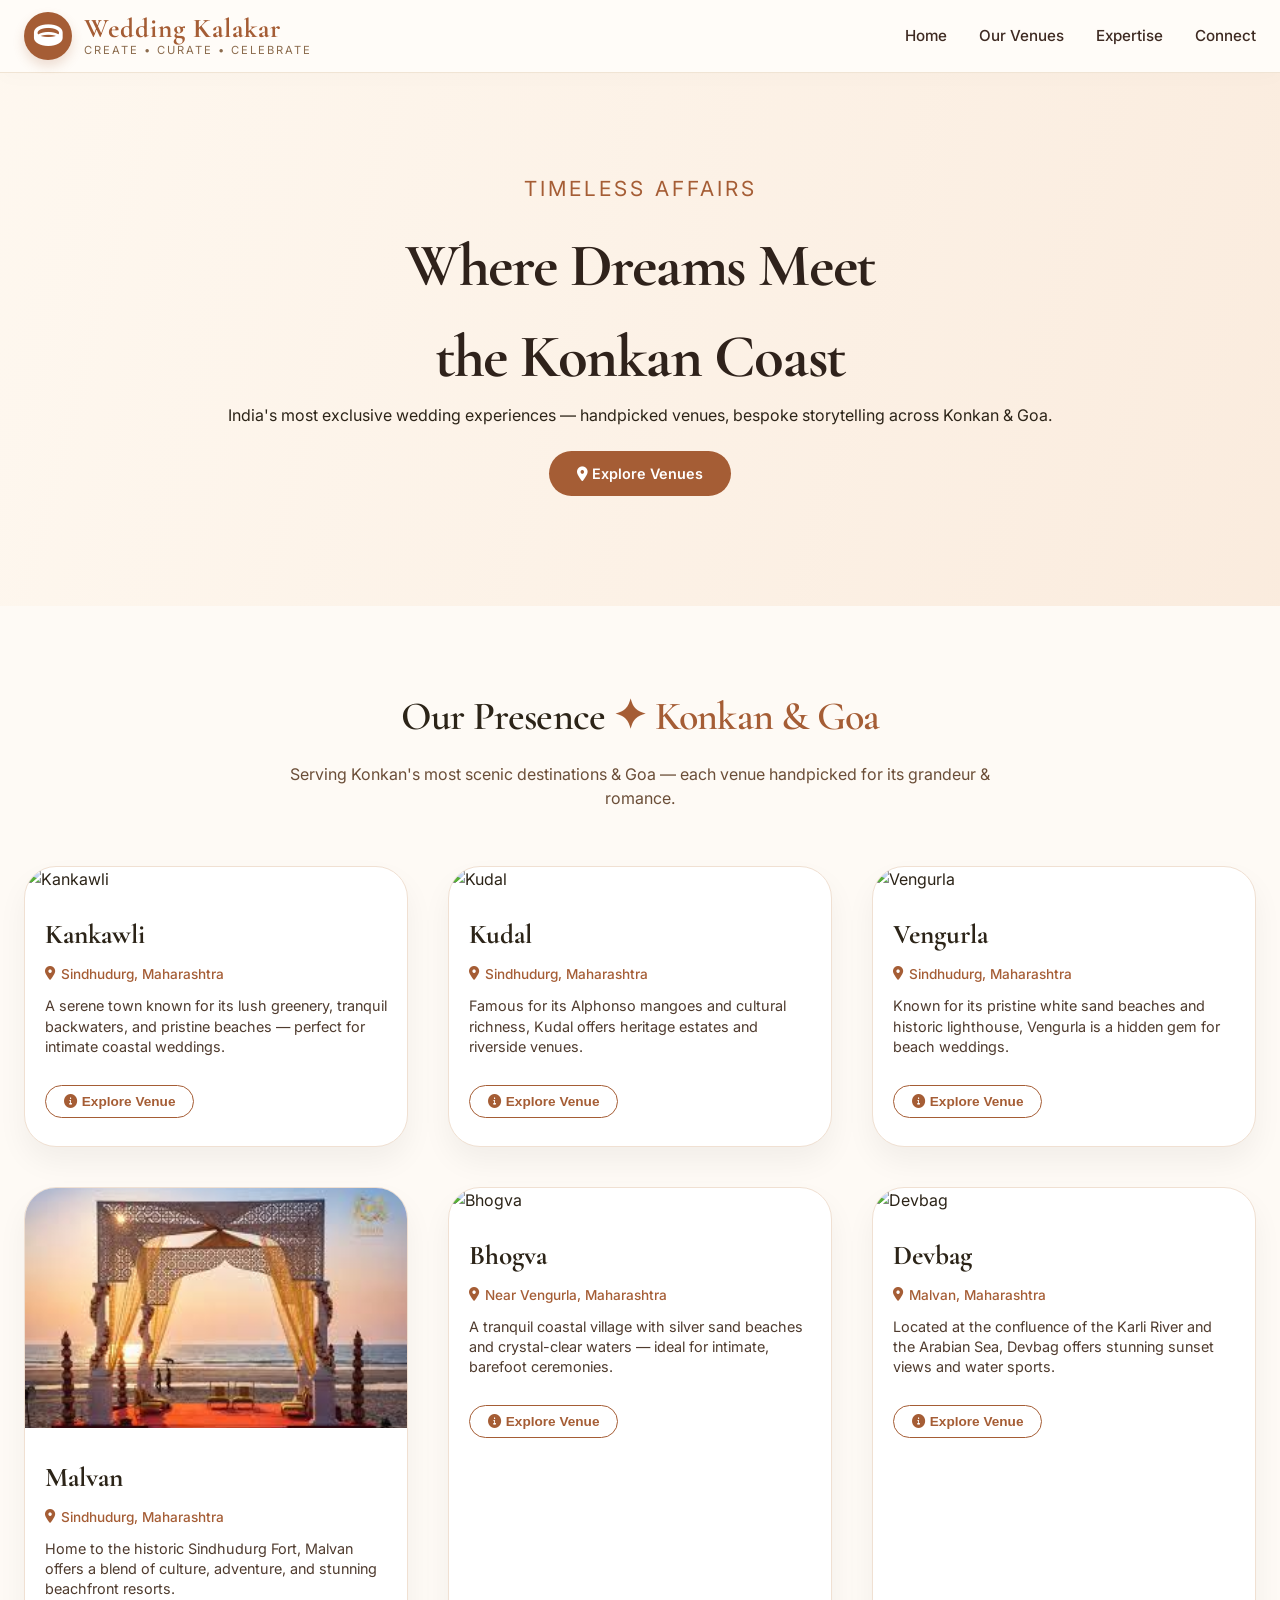
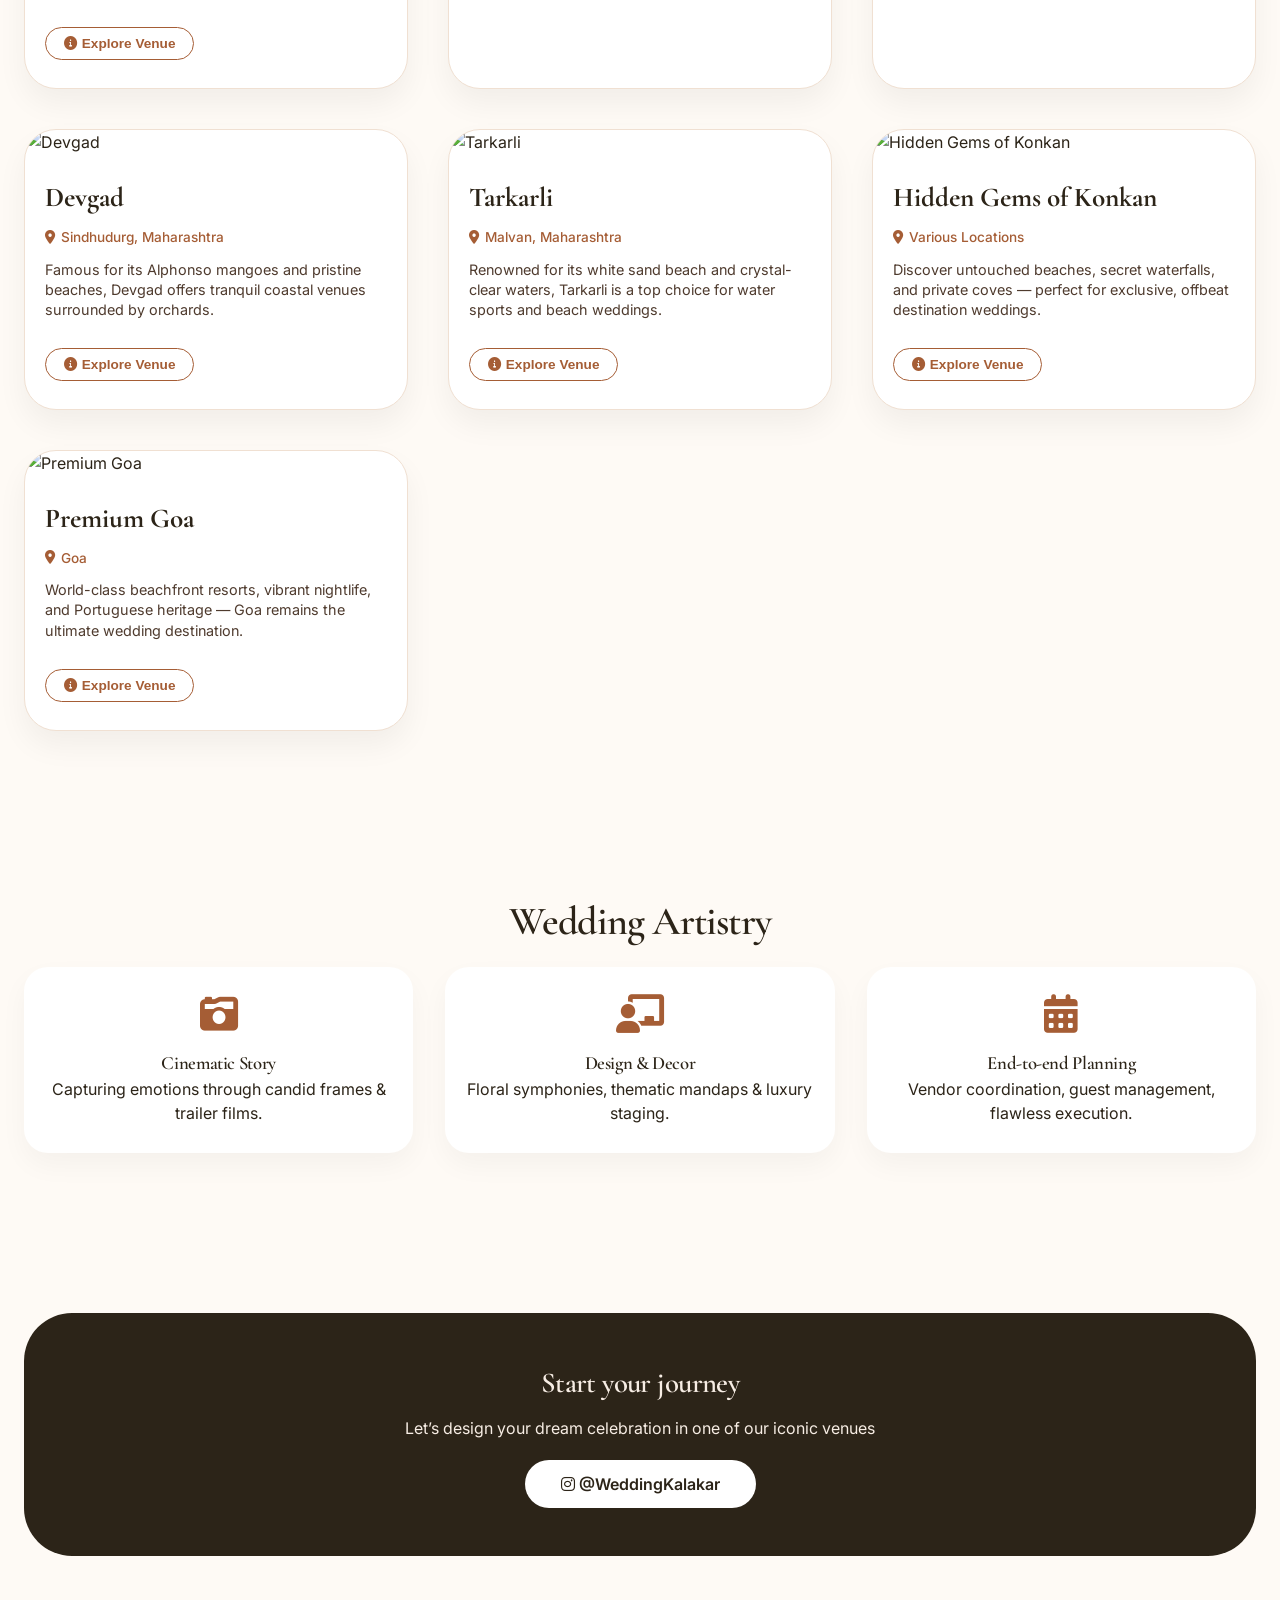
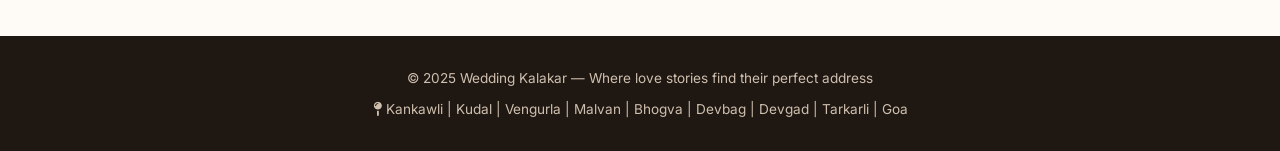
==== commit d4fce227: "add malvan1.jpeg image" ====
--- a/venues.html
+++ b/venues.html
@@ -559,7 +559,7 @@
             mapQuery: "Malvan+Maharashtra",
             features: ["Sindhudurg Fort", "Water Sports", "Beachfront Resorts", "Malvani Seafood"],
             images: [
-                "images/malvan/1.jpg",
+                "images/malvan/malvan1.jpeg",
                 "images/malvan/2.jpg",
                 "images/malvan/3.jpg",
                 "images/malvan/4.jpg"
